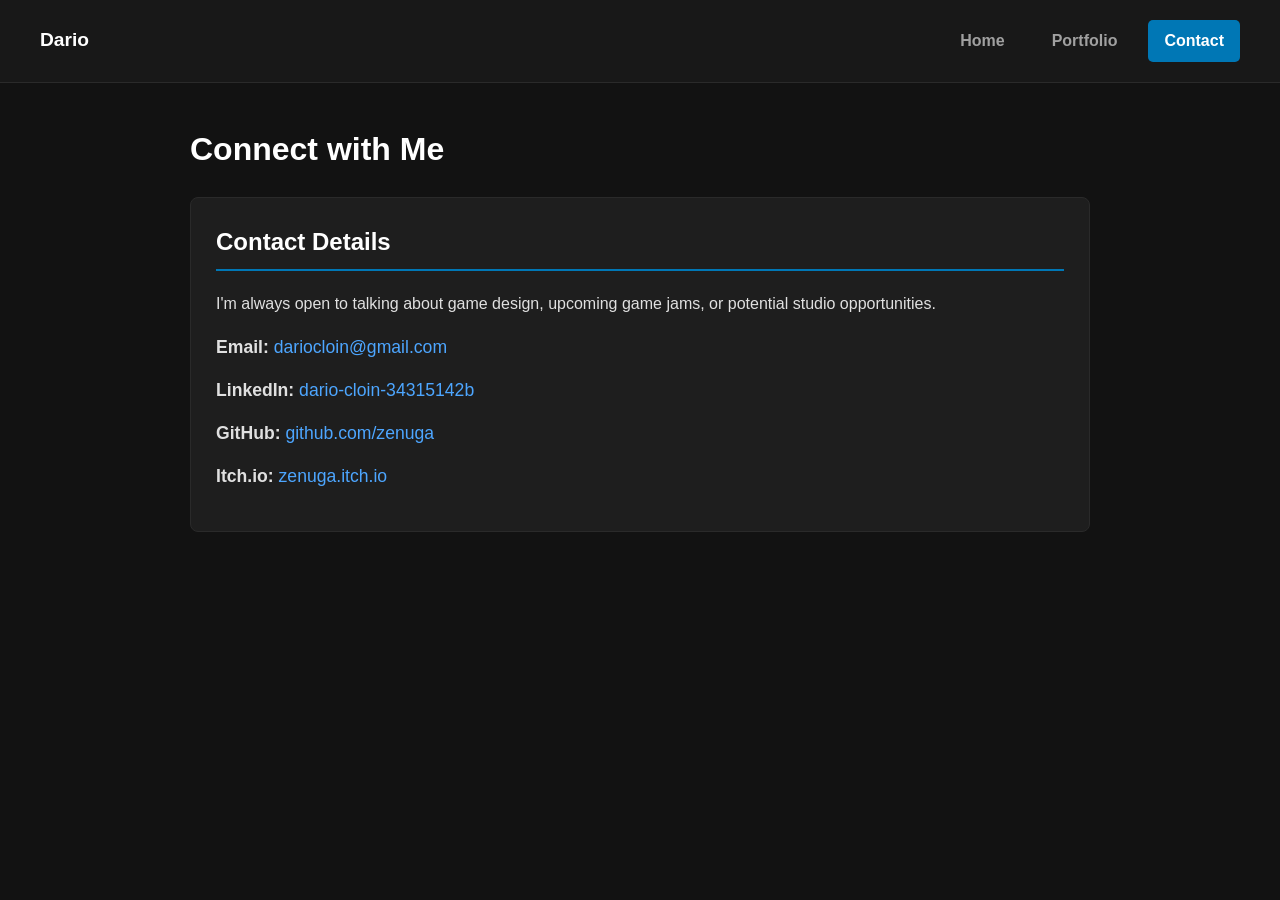
==== contact.html @ f7ac955c "changed to HTML because of markdown constrains" ====
<!DOCTYPE html>
<html lang="en">
<head>
  <meta charset="UTF-8">
  <meta name="viewport" content="width=device-width, initial-scale=1.0">
  <title>Contact | Dario</title>
  <style>
    :root {
      --bg-color: #121212;
      --card-bg: #1e1e1e;
      --contact-blue: #0077b5;
      --text-color: #e0e0e0;
      --text-muted: #a0a0a0;
    }
    body {
      font-family: 'Segoe UI', Tahoma, Geneva, Verdana, sans-serif;
      background-color: var(--bg-color);
      color: var(--text-color);
      margin: 0;
      padding: 0;
      line-height: 1.6;
    }
    .container {
      max-width: 900px;
      margin: 0 auto;
      padding: 20px;
    }

    header {
      display: flex;
      justify-content: space-between;
      align-items: center;
      padding: 20px 40px;
      background-color: #181818;
      border-bottom: 1px solid #2a2a2a;
    }
    .logo {
      font-size: 1.2rem;
      font-weight: bold;
      color: #fff;
    }
    nav {
      display: flex;
      gap: 15px;
    }
    nav a {
      text-decoration: none;
      color: var(--text-muted);
      padding: 8px 16px;
      border-radius: 5px;
      font-weight: 600;
      transition: all 0.2s ease;
    }
    nav a:hover {
      color: #fff;
      background-color: #2a2a2a;
    }
    /* Highlighted Selected State for Contact */
    nav a.active {
      color: #fff;
      background-color: var(--contact-blue);
    }

    .card {
      background-color: var(--card-bg);
      padding: 25px;
      border-radius: 8px;
      margin-bottom: 25px;
      border: 1px solid #2a2a2a;
    }
    h2 {
      border-bottom: 2px solid var(--contact-blue);
      padding-bottom: 8px;
      margin-top: 0;
      color: #fff;
    }
    .contact-list {
      list-style: none;
      padding: 0;
    }
    .contact-list li {
      margin-bottom: 15px;
      font-size: 1.1rem;
    }
    .contact-list a {
      color: #4da6ff;
      text-decoration: none;
    }
    .contact-list a:hover {
      text-decoration: underline;
    }
  </style>
</head>
<body>

  <header>
    <div class="logo">Dario</div>
    <nav>
      <a href="index.html">Home</a>
      <a href="portfolio.html">Portfolio</a>
      <!-- CHANGED: Active highlight set on Contact -->
      <a href="contact.html" class="active">Contact</a>
    </nav>
  </header>

  <div class="container">
    <h1 style="color: #fff;">Connect with Me</h1>

    <div class="card">
      <h2>Contact Details</h2>
      <p>I'm always open to talking about game design, upcoming game jams, or potential studio opportunities.</p>
      
      <ul class="contact-list">
        <li><strong>Email:</strong> <a href="mailto:dariocloin@gmail.com">dariocloin@gmail.com</a></li>
        <li><strong>LinkedIn:</strong> <a href="https://linkedin.com/in/dario-cloin-34315142b" target="_blank">dario-cloin-34315142b</a></li>
        <li><strong>GitHub:</strong> <a href="https://github.com/zenuga" target="_blank">github.com/zenuga</a></li>
        <li><strong>Itch.io:</strong> <a href="https://zenuga.itch.io/" target="_blank">zenuga.itch.io</a></li>
      </ul>
    </div>
  </div>

</body>
</html>
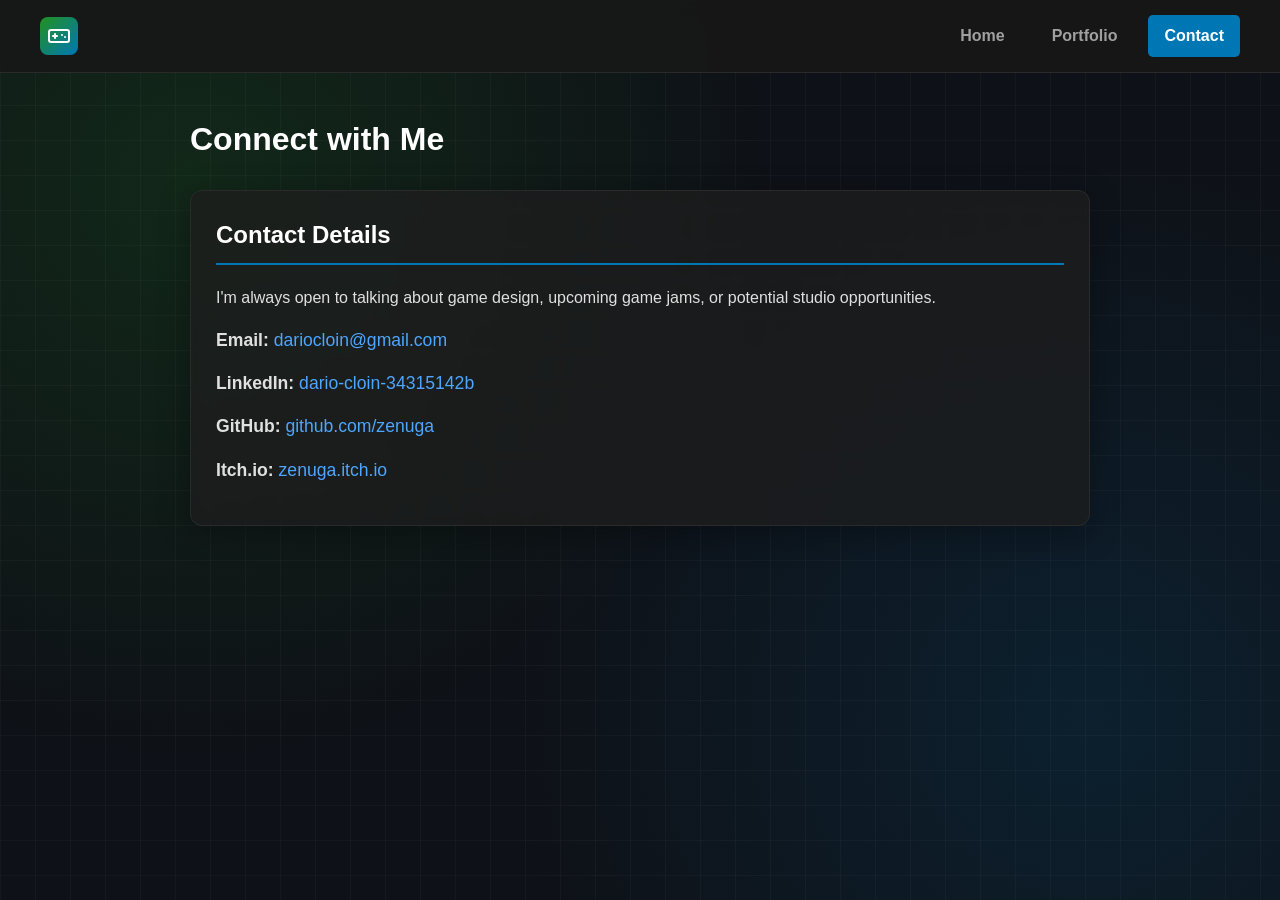
==== commit 57425269: "Refactor contact page with external CSS and logo update Updated contact.html to link external styles" ====
--- a/contact.html
+++ b/contact.html
@@ -4,107 +4,33 @@
   <meta charset="UTF-8">
   <meta name="viewport" content="width=device-width, initial-scale=1.0">
   <title>Contact | Dario</title>
-  <style>
-    :root {
-      --bg-color: #121212;
-      --card-bg: #1e1e1e;
-      --contact-blue: #0077b5;
-      --text-color: #e0e0e0;
-      --text-muted: #a0a0a0;
-    }
-    body {
-      font-family: 'Segoe UI', Tahoma, Geneva, Verdana, sans-serif;
-      background-color: var(--bg-color);
-      color: var(--text-color);
-      margin: 0;
-      padding: 0;
-      line-height: 1.6;
-    }
-    .container {
-      max-width: 900px;
-      margin: 0 auto;
-      padding: 20px;
-    }
-
-    header {
-      display: flex;
-      justify-content: space-between;
-      align-items: center;
-      padding: 20px 40px;
-      background-color: #181818;
-      border-bottom: 1px solid #2a2a2a;
-    }
-    .logo {
-      font-size: 1.2rem;
-      font-weight: bold;
-      color: #fff;
-    }
-    nav {
-      display: flex;
-      gap: 15px;
-    }
-    nav a {
-      text-decoration: none;
-      color: var(--text-muted);
-      padding: 8px 16px;
-      border-radius: 5px;
-      font-weight: 600;
-      transition: all 0.2s ease;
-    }
-    nav a:hover {
-      color: #fff;
-      background-color: #2a2a2a;
-    }
-    /* Highlighted Selected State for Contact */
-    nav a.active {
-      color: #fff;
-      background-color: var(--contact-blue);
-    }
-
-    .card {
-      background-color: var(--card-bg);
-      padding: 25px;
-      border-radius: 8px;
-      margin-bottom: 25px;
-      border: 1px solid #2a2a2a;
-    }
-    h2 {
-      border-bottom: 2px solid var(--contact-blue);
-      padding-bottom: 8px;
-      margin-top: 0;
-      color: #fff;
-    }
-    .contact-list {
-      list-style: none;
-      padding: 0;
-    }
-    .contact-list li {
-      margin-bottom: 15px;
-      font-size: 1.1rem;
-    }
-    .contact-list a {
-      color: #4da6ff;
-      text-decoration: none;
-    }
-    .contact-list a:hover {
-      text-decoration: underline;
-    }
-  </style>
+  <!-- CHANGED: Linked external style.css stylesheet -->
+  <link rel="stylesheet" href="style.css">
 </head>
 <body>
 
   <header>
-    <div class="logo">Dario</div>
+    <!-- CHANGED: Removed "Dario" text and added logo placeholder -->
+    <a href="index.html" class="logo" title="Home">
+      <!-- <img src="logo.png" alt="Logo" /> -->
+      <div class="logo-icon-fallback">
+        <svg width="24" height="24" viewBox="0 0 24 24" fill="none" stroke="#ffffff" stroke-width="2" stroke-linecap="round" stroke-linejoin="round">
+          <rect x="2" y="6" width="20" height="12" rx="2"/>
+          <path d="M6 12h4M8 10v4M15 11h.01M18 13h.01"/>
+        </svg>
+      </div>
+    </a>
+
     <nav>
       <a href="index.html">Home</a>
       <a href="portfolio.html">Portfolio</a>
-      <!-- CHANGED: Active highlight set on Contact -->
-      <a href="contact.html" class="active">Contact</a>
+      <!-- CHANGED: Applied active-contact CSS class -->
+      <a href="contact.html" class="active-contact">Contact</a>
     </nav>
   </header>
 
   <div class="container">
-    <h1 style="color: #fff;">Connect with Me</h1>
+    <h1 style="color: #fff; margin-bottom: 25px;">Connect with Me</h1>
 
     <div class="card">
       <h2>Contact Details</h2>
--- a/style.css
+++ b/style.css
@@ -0,0 +1,211 @@
+:root {
+  --bg-color: #0e1117;
+  --card-bg: rgba(30, 30, 30, 0.75);
+  --accent-color: #0077b5;
+  --unity-green: #239120;
+  --text-color: #e0e0e0;
+  --text-muted: #a0a0a0;
+  --border-color: #2a2a2a;
+}
+
+/* CHANGED: Replaced flat solid dark background with a Unity-style grid and radial ambient lighting */
+body {
+  font-family: 'Segoe UI', Tahoma, Geneva, Verdana, sans-serif;
+  background-color: var(--bg-color);
+  background-image: 
+    radial-gradient(circle at 15% 20%, rgba(35, 145, 32, 0.18) 0%, transparent 45%),
+    radial-gradient(circle at 85% 80%, rgba(0, 119, 181, 0.15) 0%, transparent 45%),
+    linear-gradient(rgba(255, 255, 255, 0.03) 1px, transparent 1px),
+    linear-gradient(90deg, rgba(255, 255, 255, 0.03) 1px, transparent 1px);
+  background-size: 100% 100%, 100% 100%, 35px 35px, 35px 35px;
+  background-attachment: fixed;
+  color: var(--text-color);
+  margin: 0;
+  padding: 0;
+  line-height: 1.6;
+  min-height: 100vh;
+}
+
+.container {
+  max-width: 900px;
+  margin: 0 auto;
+  padding: 20px;
+}
+
+/* Top Navigation Header */
+header {
+  display: flex;
+  justify-content: space-between;
+  align-items: center;
+  padding: 15px 40px;
+  background-color: rgba(24, 24, 24, 0.9);
+  backdrop-filter: blur(8px);
+  border-bottom: 1px solid var(--border-color);
+  position: sticky;
+  top: 0;
+  z-index: 100;
+}
+
+/* CHANGED: Replaced text name with flexible logo styling (image or fallback SVG controller icon) */
+.logo {
+  display: flex;
+  align-items: center;
+  text-decoration: none;
+}
+
+.logo img {
+  height: 38px;
+  width: auto;
+  object-fit: contain;
+}
+
+.logo-icon-fallback {
+  width: 38px;
+  height: 38px;
+  background: linear-gradient(135deg, var(--unity-green), var(--accent-color));
+  border-radius: 8px;
+  display: flex;
+  align-items: center;
+  justify-content: center;
+}
+
+nav {
+  display: flex;
+  gap: 15px;
+}
+
+nav a {
+  text-decoration: none;
+  color: var(--text-muted);
+  padding: 8px 16px;
+  border-radius: 5px;
+  font-weight: 600;
+  transition: all 0.2s ease;
+}
+
+nav a:hover {
+  color: #fff;
+  background-color: #2a2a2a;
+}
+
+/* Active Highlight Classes */
+nav a.active-home {
+  color: #fff;
+  background-color: var(--accent-color);
+}
+
+nav a.active-portfolio {
+  color: #fff;
+  background-color: var(--unity-green);
+}
+
+nav a.active-contact {
+  color: #fff;
+  background-color: var(--accent-color);
+}
+
+/* Glassmorphism Card Styling */
+.card {
+  background-color: var(--card-bg);
+  backdrop-filter: blur(5px);
+  padding: 25px;
+  border-radius: 12px;
+  margin-bottom: 25px;
+  border: 1px solid var(--border-color);
+  box-shadow: 0 8px 32px 0 rgba(0, 0, 0, 0.3);
+}
+
+.hero {
+  text-align: center;
+  padding: 50px 20px;
+  background: rgba(24, 24, 24, 0.6);
+  border-radius: 12px;
+  margin-bottom: 30px;
+  border: 1px solid var(--border-color);
+}
+
+.hero h1 {
+  font-size: 2.5rem;
+  margin-bottom: 10px;
+  color: #fff;
+}
+
+.hero p {
+  font-size: 1.1rem;
+  color: var(--text-muted);
+}
+
+h2 {
+  border-bottom: 2px solid var(--accent-color);
+  padding-bottom: 8px;
+  margin-top: 0;
+  color: #fff;
+}
+
+ul {
+  padding-left: 20px;
+}
+
+li {
+  margin-bottom: 8px;
+}
+
+.media-placeholder {
+  width: 100%;
+  height: 350px;
+  background-color: #1a1a1a;
+  border-radius: 8px;
+  display: flex;
+  align-items: center;
+  justify-content: center;
+  color: var(--text-muted);
+  margin: 15px 0;
+  border: 1px dashed #444;
+}
+
+pre {
+  background-color: #0b0d10;
+  padding: 15px;
+  border-radius: 6px;
+  overflow-x: auto;
+  border: 1px solid #222;
+}
+
+code {
+  color: #4ec9b0;
+  font-family: 'Consolas', monospace;
+}
+
+.btn {
+  display: inline-block;
+  padding: 8px 16px;
+  background-color: #2a2a2a;
+  color: #fff;
+  text-decoration: none;
+  border-radius: 6px;
+  margin-right: 10px;
+  transition: background 0.2s;
+}
+
+.btn:hover {
+  background-color: #3a3a3a;
+}
+
+.contact-list {
+  list-style: none;
+  padding: 0;
+}
+
+.contact-list li {
+  margin-bottom: 15px;
+  font-size: 1.1rem;
+}
+
+.contact-list a {
+  color: #4da6ff;
+  text-decoration: none;
+}
+
+.contact-list a:hover {
+  text-decoration: underline;
+}
